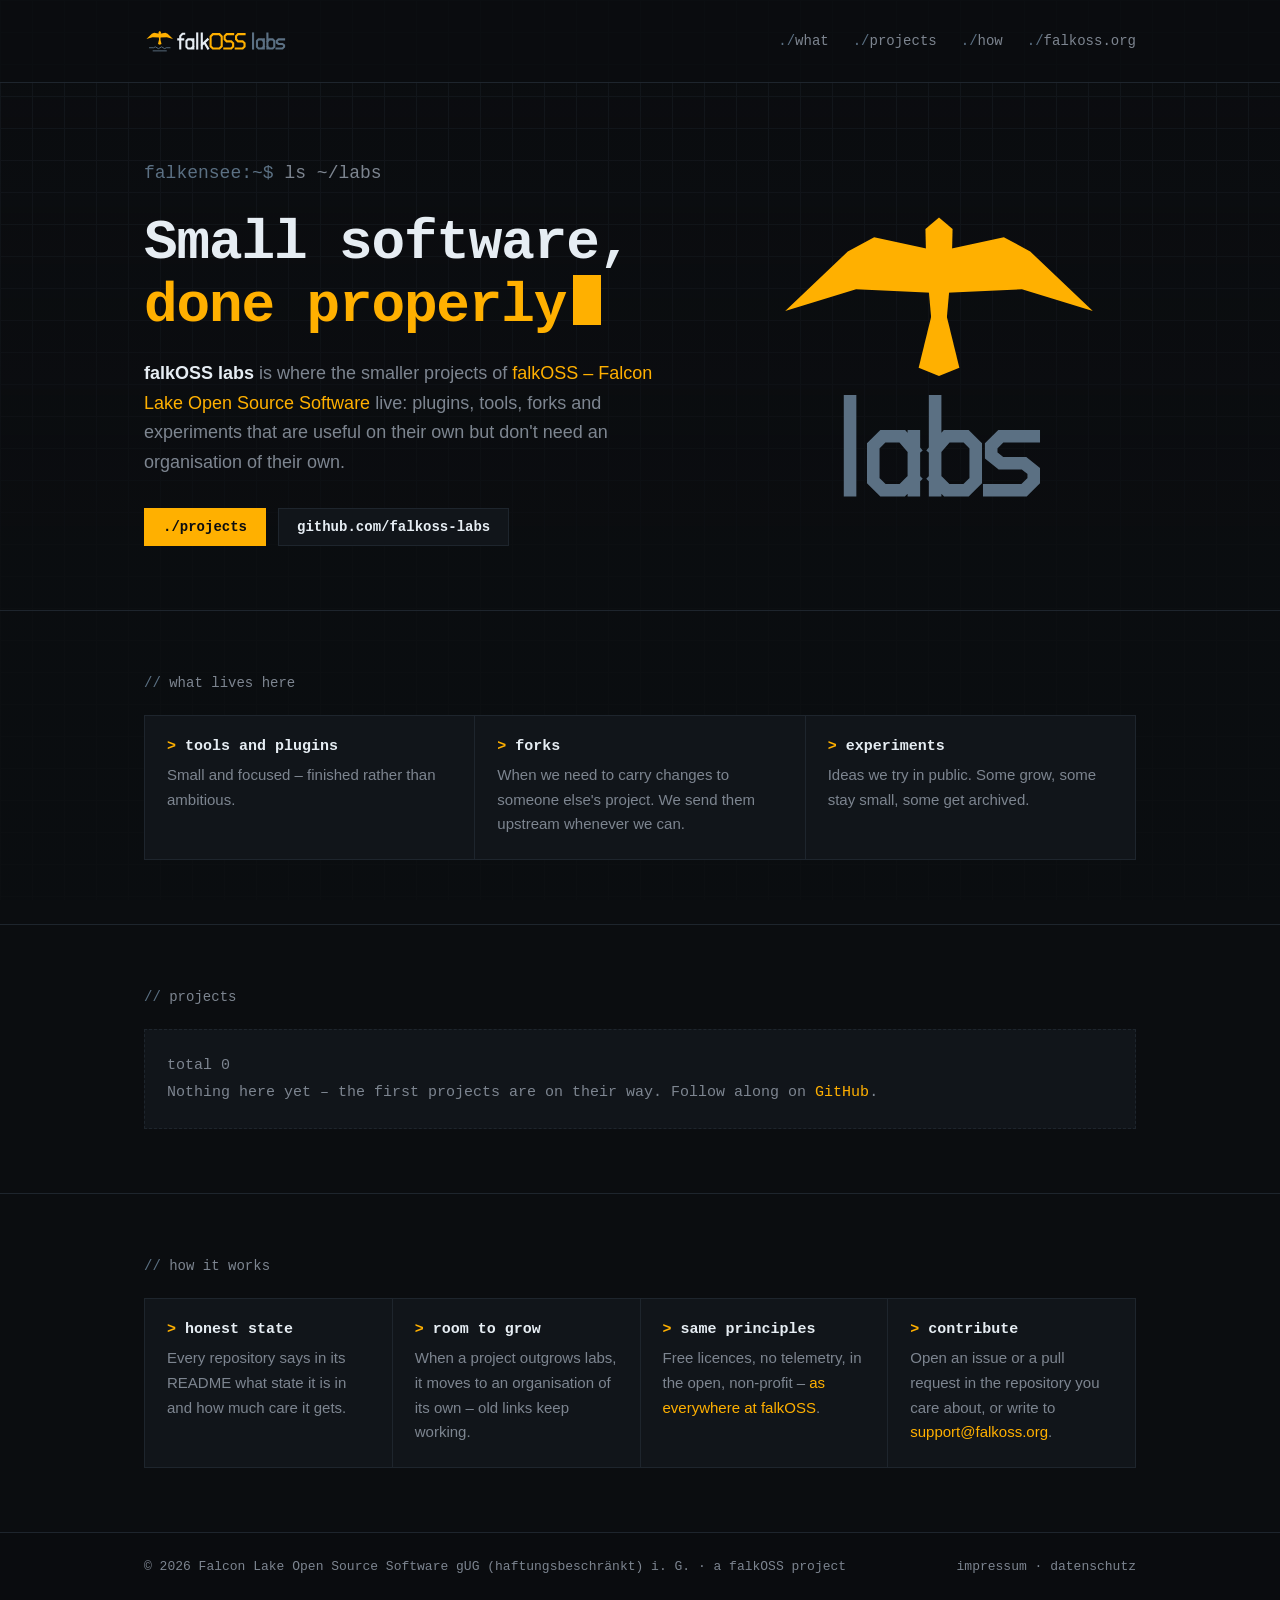
==== index.html @ 8b7a5ad6 "falkOSS labs website One static page for labs.falkoss.org in the falkOSS look; imprint and privacy p" ====
<!doctype html>
<html lang="en">
<head>
  <meta charset="utf-8">
  <meta name="viewport" content="width=device-width, initial-scale=1">
  <title>falkOSS labs – small free software from Falkensee</title>
  <meta name="description" content="falkOSS labs: plugins, tools, forks and experiments from falkOSS – Falcon Lake Open Source Software, Falkensee.">
  <meta name="theme-color" content="#0B0D10">
  <link rel="canonical" href="https://labs.falkoss.org/">
  <meta property="og:type" content="website">
  <meta property="og:url" content="https://labs.falkoss.org/">
  <meta property="og:site_name" content="falkOSS labs">
  <meta property="og:title" content="falkOSS labs – small free software from Falkensee">
  <meta property="og:description" content="Plugins, tools, forks and experiments from falkOSS – open code, open licences, no tracking.">
  <meta property="og:image" content="https://labs.falkoss.org/assets/social.png">
  <meta property="og:image:width" content="1280">
  <meta property="og:image:height" content="640">
  <meta name="twitter:card" content="summary_large_image">
  <link rel="icon" href="assets/favicon.ico" sizes="any">
  <link rel="icon" href="assets/favicon.svg" type="image/svg+xml">
  <link rel="apple-touch-icon" href="assets/apple-touch-icon.png">
  <link rel="manifest" href="assets/site.webmanifest">
  <link rel="stylesheet" href="style.css">
</head>
<body>
  <header>
    <div class="wrap">
      <a href="./" aria-label="falkOSS labs home"><img src="assets/falkoss-labs-lockup-on-dark.svg" alt="falkOSS labs"></a>
      <nav>
        <a href="#what">what</a>
        <a href="#projects">projects</a>
        <a href="#how">how</a>
        <a href="https://falkoss.org">falkoss.org</a>
      </nav>
    </div>
  </header>

  <main>
    <div class="hero">
      <div class="wrap">
        <div>
          <p class="prompt"><b>falkensee:~$</b> ls ~/labs</p>
          <h1>Small software,<br><span class="amber">done properly</span></h1>
          <p><strong>falkOSS labs</strong> is where the smaller projects of
            <a href="https://falkoss.org">falkOSS – Falcon Lake Open Source Software</a> live: plugins, tools, forks
            and experiments that are useful on their own but don't need an organisation of their own.</p>
          <div class="buttons">
            <a class="button primary" href="#projects">./projects</a>
            <a class="button" href="https://github.com/falkoss-labs">github.com/falkoss-labs</a>
          </div>
        </div>
        <img class="mark" src="assets/falkoss-labs-mark.svg" alt="" width="360" height="290">
      </div>
    </div>

    <section id="what">
      <div class="wrap">
        <h2>what lives here</h2>
        <div class="grid">
          <div class="cell"><h3>tools and plugins</h3><p>Small and focused – finished rather than ambitious.</p></div>
          <div class="cell"><h3>forks</h3><p>When we need to carry changes to someone else's project. We send them upstream whenever we can.</p></div>
          <div class="cell"><h3>experiments</h3><p>Ideas we try in public. Some grow, some stay small, some get archived.</p></div>
        </div>
      </div>
    </section>

    <section id="projects">
      <div class="wrap">
        <h2>projects</h2>
        <p class="empty"><span class="dim">total 0</span><br>Nothing here yet – the first projects are on their way.
          Follow along on <a href="https://github.com/falkoss-labs">GitHub</a>.</p>
      </div>
    </section>

    <section id="how">
      <div class="wrap">
        <h2>how it works</h2>
        <div class="grid">
          <div class="cell"><h3>honest state</h3><p>Every repository says in its README what state it is in and how much care it gets.</p></div>
          <div class="cell"><h3>room to grow</h3><p>When a project outgrows labs, it moves to an organisation of its own – old links keep working.</p></div>
          <div class="cell"><h3>same principles</h3><p>Free licences, no telemetry, in the open, non-profit – <a href="https://falkoss.org/#principles">as everywhere at falkOSS</a>.</p></div>
          <div class="cell"><h3>contribute</h3><p>Open an issue or a pull request in the repository you care about, or write to <a href="mailto:support@falkoss.org">support@falkoss.org</a>.</p></div>
        </div>
      </div>
    </section>
  </main>

  <footer>
    <div class="wrap">
      <span>© 2026 Falcon Lake Open Source Software gUG (haftungsbeschränkt) i. G. · <a href="https://falkoss.org">a falkOSS project</a></span>
      <span><a href="https://falkoss.org/impressum.html">impressum</a> · <a href="https://falkoss.org/datenschutz.html">datenschutz</a></span>
    </div>
  </footer>
</body>
</html>
---- style.css ----
/* SPDX-License-Identifier: AGPL-3.0-or-later */
/* falkOSS labs – one page (style shared with falkoss.org). Terminal look: near-black, one amber accent, straight edges, monospace.
   Colours from falkoss/website brand/README.md; system fonts only, nothing loaded from elsewhere. */
:root {
  --night: #0B0D10;
  --panel: #11151A;
  --amber: #FFB000;
  --steel: #5B7083;
  --mist: #E6EDF3;
  --reed: #7D8590;
  --line: #1E252D;
  --mono: ui-monospace, "SF Mono", SFMono-Regular, Menlo, Consolas, "Liberation Mono", monospace;
  --sans: -apple-system, BlinkMacSystemFont, "Segoe UI", Roboto, "Helvetica Neue", Arial, sans-serif;
}

* { box-sizing: border-box; }
html { scroll-behavior: smooth; }
body {
  margin: 0;
  color: var(--mist);
  font: 16px/1.65 var(--sans);
  -webkit-font-smoothing: antialiased;
  /* a faint 32 px grid, like graph paper under a terminal */
  background:
    linear-gradient(var(--line) 1px, transparent 1px) 0 0 / 32px 32px,
    linear-gradient(90deg, var(--line) 1px, transparent 1px) 0 0 / 32px 32px,
    var(--night);
  background-attachment: fixed;
}
body::before {
  /* fade the grid out below the fold so text stays calm */
  content: ""; position: fixed; inset: 0; pointer-events: none;
  background: linear-gradient(to bottom, rgba(11, 13, 16, 0.55), rgba(11, 13, 16, 0.92) 60%);
}
main, header, footer { position: relative; }
a { color: var(--amber); text-decoration: none; }
a:hover { text-decoration: underline; text-underline-offset: 3px; }
::selection { background: var(--amber); color: var(--night); }
.wrap { max-width: 1040px; margin: 0 auto; padding: 0 24px; }
.mono { font-family: var(--mono); }
.dim { color: var(--reed); }
.amber { color: var(--amber); }

/* header */
header { padding: 24px 0; border-bottom: 1px solid var(--line); background: rgba(11, 13, 16, 0.85); }
header .wrap { display: flex; align-items: center; justify-content: space-between; gap: 24px; }
header img { height: 34px; display: block; }
nav { display: flex; gap: 24px; font: 14px var(--mono); }
nav a { color: var(--reed); }
nav a::before { content: "./"; color: var(--steel); }
nav a:hover { color: var(--mist); text-decoration: none; }

/* hero */
.hero { padding: 80px 0 64px; }
.hero .wrap { display: grid; grid-template-columns: 1.4fr 1fr; gap: 48px; align-items: center; }
.prompt { font: 15px var(--mono); color: var(--reed); margin: 0 0 18px; }
.prompt b { color: var(--steel); font-weight: 400; }
.hero h1 { font: 700 clamp(34px, 5.4vw, 56px)/1.1 var(--mono); margin: 0 0 22px; letter-spacing: -0.02em; }
.hero h1 .amber::after {
  content: ""; display: inline-block; width: 0.5em; height: 0.9em; margin-left: 0.12em; vertical-align: -0.08em;
  background: var(--amber); animation: blink 1.1s steps(1) infinite;
}
@keyframes blink { 50% { opacity: 0; } }
@media (prefers-reduced-motion: reduce) { .hero h1 .amber::after { animation: none; } }
.hero p { color: var(--reed); font-size: 18px; margin: 0 0 30px; max-width: 36em; }
.hero p strong { color: var(--mist); font-weight: 600; }
.hero .mark { width: 100%; max-width: 360px; justify-self: center; }
.buttons { display: flex; flex-wrap: wrap; gap: 12px; }
.button { display: inline-block; padding: 10px 18px; border: 1px solid var(--line); font: 600 14px var(--mono); color: var(--mist); background: var(--panel); }
.button.primary { background: var(--amber); border-color: var(--amber); color: var(--night); }
.button:hover { text-decoration: none; border-color: var(--amber); }

/* sections */
section { padding: 64px 0; border-top: 1px solid var(--line); }
section h2 { font: 400 14px var(--mono); color: var(--reed); margin: 0 0 24px; }
section h2::before { content: "// "; color: var(--steel); }
.grid { display: grid; grid-template-columns: repeat(auto-fit, minmax(230px, 1fr)); gap: 1px; background: var(--line); border: 1px solid var(--line); }
.cell { background: var(--panel); padding: 22px; }
.cell h3 { margin: 0 0 8px; font: 600 15px var(--mono); color: var(--mist); }
.cell h3::before { content: "> "; color: var(--amber); }
.cell p { margin: 0; color: var(--reed); font-size: 15px; }

.project { display: grid; grid-template-columns: 88px 1fr; gap: 22px; align-items: start; background: var(--panel); border: 1px solid var(--line); padding: 24px; }
.project img { width: 88px; height: 88px; display: block; }
.project h3 { margin: 0 0 6px; font: 700 20px var(--mono); }
.project + .project { margin-top: 16px; }
.project h3 a { color: var(--mist); }
.project h3 a:hover { color: var(--amber); text-decoration: none; }
.project .links { margin: 14px 0 0; font: 13px var(--mono); color: var(--steel); }
.project p { margin: 0 0 12px; color: var(--reed); }
.tags { display: flex; flex-wrap: wrap; gap: 8px; font: 12px var(--mono); }
.tags span { border: 1px solid var(--line); padding: 2px 8px; color: var(--steel); }
.tags .state { color: var(--amber); border-color: rgba(255, 176, 0, 0.35); }

/* the name */
pre.story { font: clamp(15px, 2.4vw, 22px)/1.7 var(--mono); margin: 0 0 18px; color: var(--reed); white-space: pre-wrap; }
pre.story b { color: var(--amber); font-weight: 700; }
pre.story i { color: var(--mist); font-style: normal; }
.small { color: var(--reed); font-size: 15px; margin: 0; max-width: 46em; }

/* footer */
footer { border-top: 1px solid var(--line); padding: 26px 0 44px; color: var(--reed); font: 13px var(--mono); background: rgba(11, 13, 16, 0.9); }
footer .wrap { display: flex; flex-wrap: wrap; justify-content: space-between; gap: 12px; }
footer a { color: var(--reed); }
footer a:hover { color: var(--mist); }

/* legal pages */
.legal { padding: 40px 0 72px; max-width: 760px; }
.legal h1 { font: 700 30px var(--mono); margin: 0 0 24px; }
.legal h2 { font: 600 16px var(--mono); margin: 32px 0 8px; color: var(--mist); }
.legal h2::before { content: ""; }
.legal p, .legal li { color: var(--reed); }
.draft { border: 1px dashed var(--amber); padding: 12px 16px; color: var(--amber); font: 14px var(--mono); }

@media (max-width: 760px) {
  .hero { padding-top: 48px; }
  .hero .wrap { grid-template-columns: 1fr; }
  .hero .mark { max-width: 200px; order: -1; justify-self: start; }
  nav { display: none; }
  .project { grid-template-columns: 1fr; }
}

/* labs: empty project list */
.empty { font: 15px/1.8 var(--mono); color: var(--reed); margin: 0; border: 1px dashed var(--line); padding: 22px; background: var(--panel); }
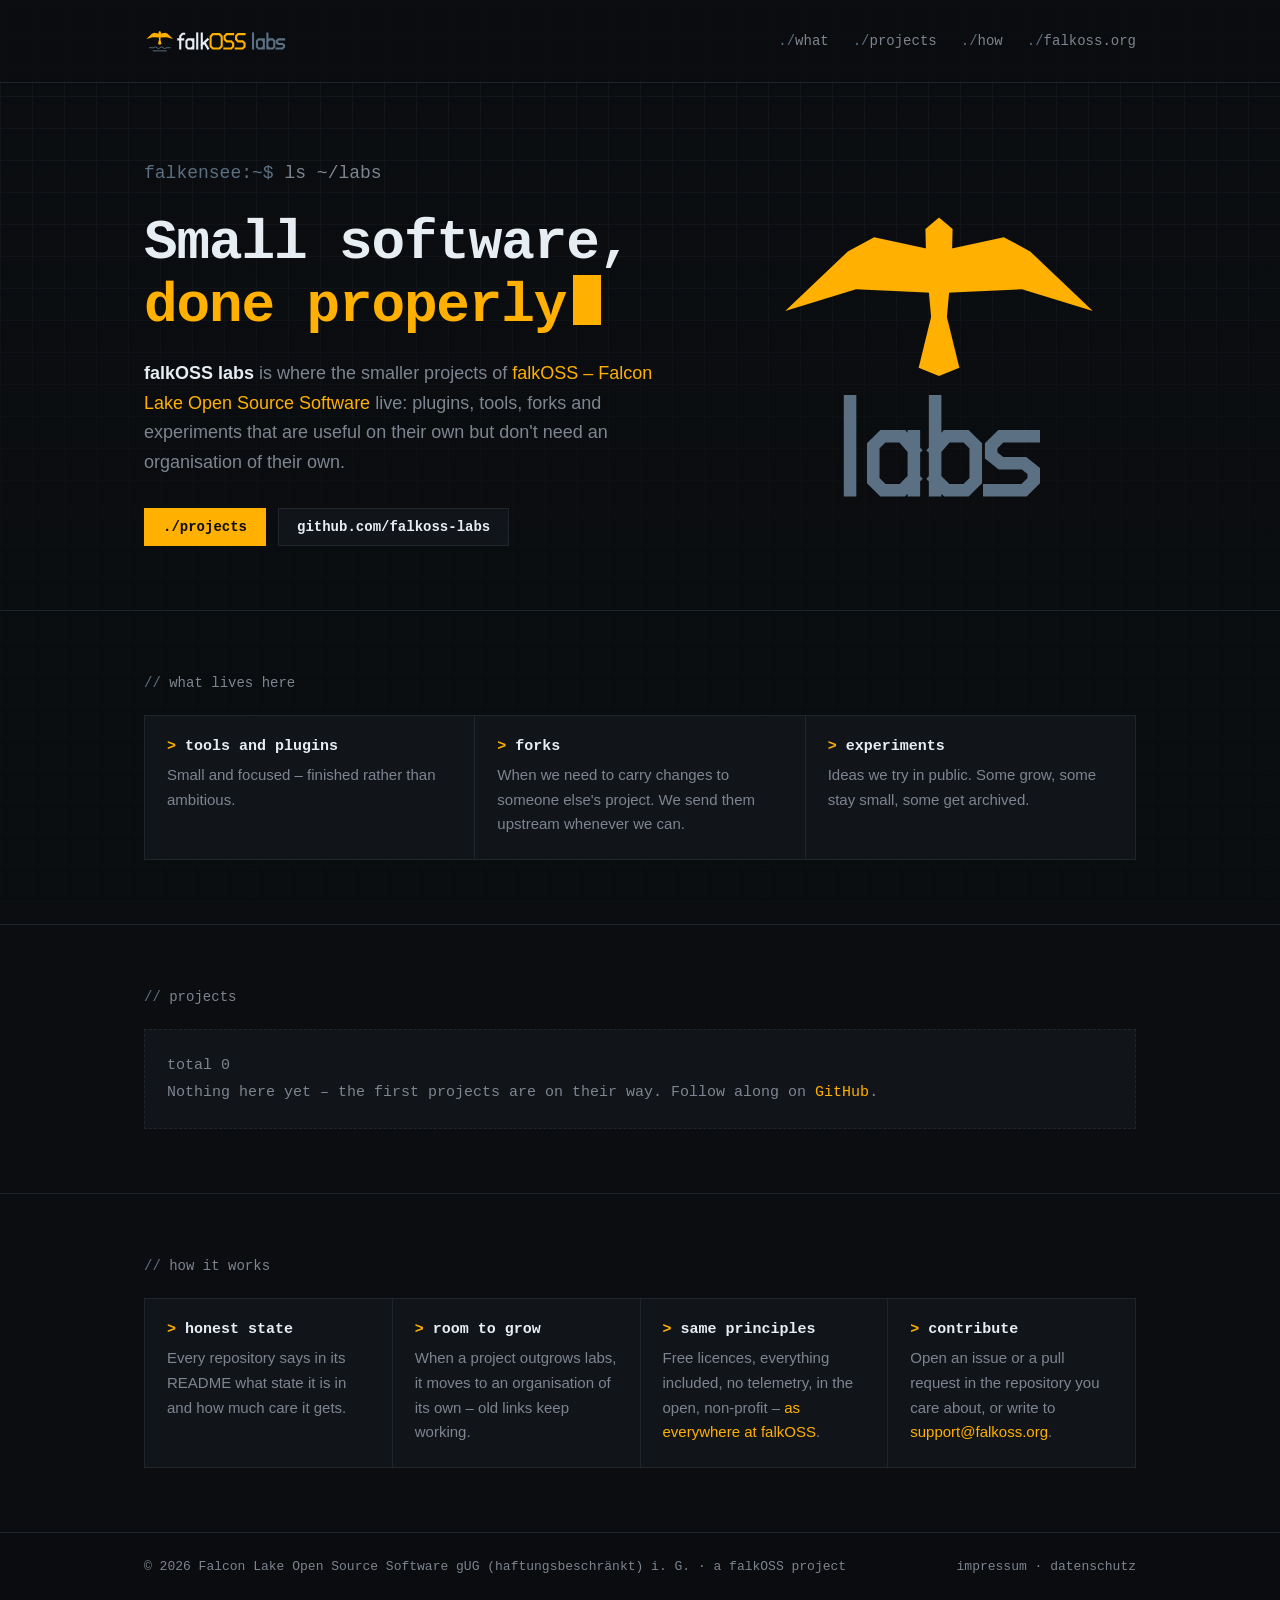
==== commit a47984e8: "Same principles: everything included Co-Authored-By: Claude Opus 5.5 <noreply@anthropic.com>" ====
--- a/index.html
+++ b/index.html
@@ -78,7 +78,7 @@
         <div class="grid">
           <div class="cell"><h3>honest state</h3><p>Every repository says in its README what state it is in and how much care it gets.</p></div>
           <div class="cell"><h3>room to grow</h3><p>When a project outgrows labs, it moves to an organisation of its own – old links keep working.</p></div>
-          <div class="cell"><h3>same principles</h3><p>Free licences, no telemetry, in the open, non-profit – <a href="https://falkoss.org/#principles">as everywhere at falkOSS</a>.</p></div>
+          <div class="cell"><h3>same principles</h3><p>Free licences, everything included, no telemetry, in the open, non-profit – <a href="https://falkoss.org/#principles">as everywhere at falkOSS</a>.</p></div>
           <div class="cell"><h3>contribute</h3><p>Open an issue or a pull request in the repository you care about, or write to <a href="mailto:support@falkoss.org">support@falkoss.org</a>.</p></div>
         </div>
       </div>
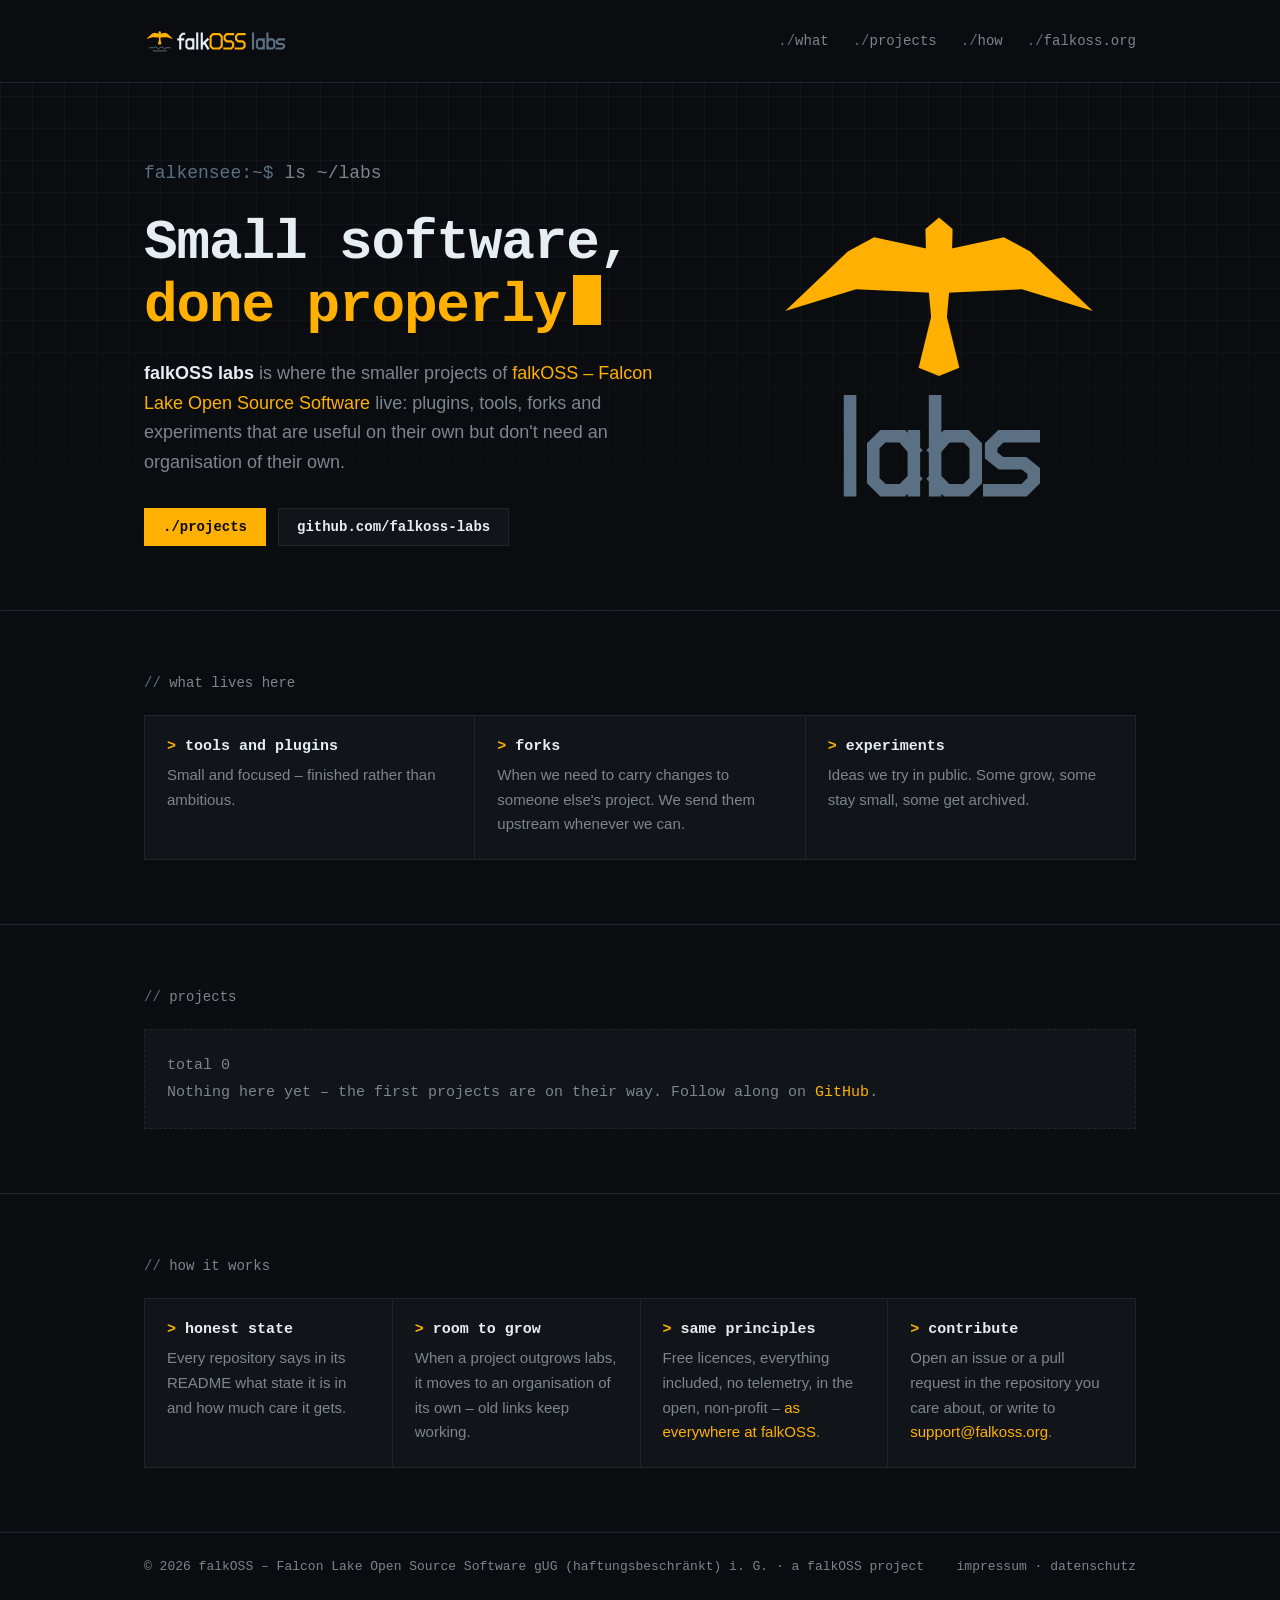
==== commit e6437d53: "Full name: falkOSS – Falcon Lake Open Source Software gUG (haftungsbeschränkt) i. G. Co-Authored-By:" ====
--- a/index.html
+++ b/index.html
@@ -87,7 +87,7 @@
 
   <footer>
     <div class="wrap">
-      <span>© 2026 Falcon Lake Open Source Software gUG (haftungsbeschränkt) i. G. · <a href="https://falkoss.org">a falkOSS project</a></span>
+      <span>© 2026 falkOSS – Falcon Lake Open Source Software gUG (haftungsbeschränkt) i. G. · <a href="https://falkoss.org">a falkOSS project</a></span>
       <span><a href="https://falkoss.org/impressum.html">impressum</a> · <a href="https://falkoss.org/datenschutz.html">datenschutz</a></span>
     </div>
   </footer>
